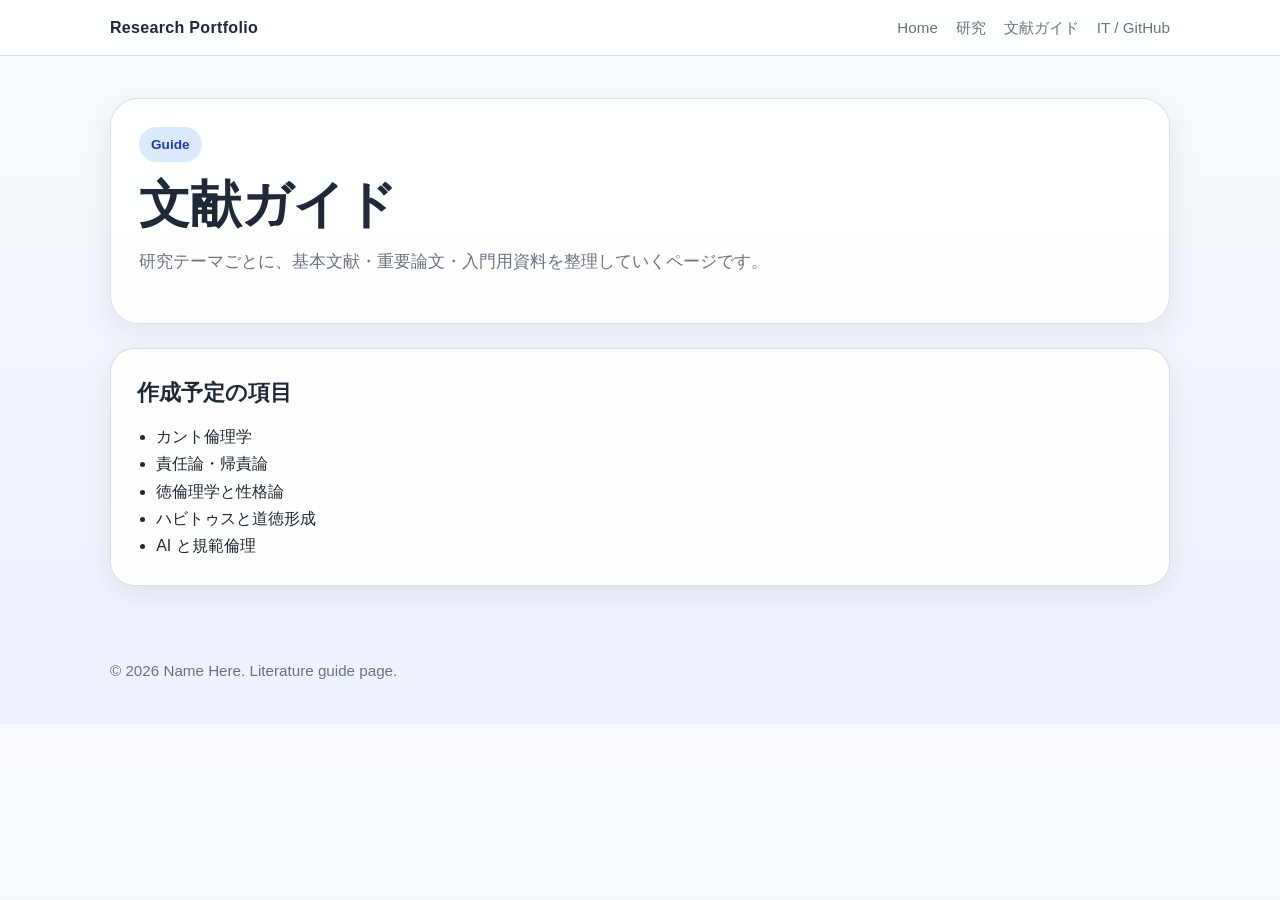
==== guide.html @ a3a22a06 "Create literature guide page in guide.html Added a literature guide page with navigation and section" ====
<!DOCTYPE html>
<html lang="ja">
<head>
  <meta charset="UTF-8" />
  <meta name="viewport" content="width=device-width, initial-scale=1.0" />
  <title>文献ガイド | Research Portfolio</title>
  <meta name="description" content="研究分野ごとの文献ガイドをまとめたページです。" />
  <link rel="stylesheet" href="styles.css" />
</head>
<body>
  <header>
    <div class="nav">
      <a class="brand" href="index.html">Research Portfolio</a>
      <nav class="nav-links">
        <a href="index.html">Home</a>
        <a href="research.html">研究</a>
        <a href="guide.html">文献ガイド</a>
        <a href="it.html">IT / GitHub</a>
      </nav>
    </div>
  </header>

  <main>
    <section class="page-hero page-hero-main compact-hero">
      <span class="eyebrow">Guide</span>
      <h1>文献ガイド</h1>
      <p class="lead">
        研究テーマごとに、基本文献・重要論文・入門用資料を整理していくページです。
      </p>
    </section>

    <section class="grid">
      <article class="card">
        <h2 class="section-title">作成予定の項目</h2>
        <ul class="list">
          <li>カント倫理学</li>
          <li>責任論・帰責論</li>
          <li>徳倫理学と性格論</li>
          <li>ハビトゥスと道徳形成</li>
          <li>AI と規範倫理</li>
        </ul>
      </article>
    </section>
  </main>

  <footer>
    © 2026 Name Here. Literature guide page.
  </footer>
</body>
</html>
---- styles.css ----
:root {
  --bg: #f7f8fb;
  --surface: #ffffff;
  --text: #1f2937;
  --muted: #6b7280;
  --line: #d1d5db;
  --accent: #1d4ed8;
  --accent-soft: #dbeafe;
  --shadow: 0 10px 30px rgba(15, 23, 42, 0.08);
}

* { box-sizing: border-box; }
html { scroll-behavior: smooth; }
body {
  margin: 0;
  font-family: -apple-system, BlinkMacSystemFont, "Segoe UI", Roboto, "Hiragino Sans", "Noto Sans JP", sans-serif;
  color: var(--text);
  background: linear-gradient(180deg, #f8fafc 0%, #eef2ff 100%);
  line-height: 1.7;
}

a { color: var(--accent); text-decoration: none; }
a:hover { text-decoration: underline; }

header {
  position: sticky;
  top: 0;
  backdrop-filter: blur(10px);
  background: rgba(255,255,255,0.85);
  border-bottom: 1px solid rgba(209, 213, 219, 0.8);
  z-index: 10;
}

.nav {
  max-width: 1100px;
  margin: 0 auto;
  padding: 14px 20px;
  display: flex;
  justify-content: space-between;
  align-items: center;
  gap: 16px;
}

.brand {
  font-weight: 700;
  letter-spacing: 0.02em;
  color: var(--text);
}

.nav-links {
  display: flex;
  gap: 18px;
  flex-wrap: wrap;
}

.nav-links a {
  color: var(--muted);
  font-size: 0.95rem;
}

main {
  max-width: 1100px;
  margin: 0 auto;
  padding: 42px 20px 72px;
}

.hero {
  display: grid;
  grid-template-columns: 240px minmax(0, 1fr);
  gap: 36px;
  align-items: center;
  margin-bottom: 40px;
}

.hero-home {
  min-height: 58vh;
  padding: 18px 0 12px;
}

.photo-card {
  width: 100%;
  aspect-ratio: 1 / 1;
  border-radius: 28px;
  background: linear-gradient(135deg, #bfdbfe 0%, #c4b5fd 55%, #fbcfe8 100%);
  box-shadow: var(--shadow);
  border: 1px solid rgba(255,255,255,0.6);
  overflow: hidden;
}

.photo-placeholder {
  width: 76%;
  height: 76%;
  border-radius: 24px;
  border: 2px dashed rgba(255,255,255,0.9);
  display: grid;
  place-items: center;
  color: white;
  text-align: center;
  padding: 18px;
  font-weight: 600;
}

.eyebrow {
  display: inline-block;
  padding: 6px 12px;
  background: var(--accent-soft);
  border-radius: 999px;
  color: #1e40af;
  font-size: 0.85rem;
  font-weight: 700;
  margin-bottom: 14px;
}

.eyebrow.subdued {
  background: #eef2ff;
  color: #475569;
}

h1 {
  font-size: clamp(2rem, 4vw, 3.3rem);
  line-height: 1.15;
  margin: 0 0 12px;
}

.lead {
  font-size: 1.08rem;
  color: var(--muted);
  margin: 0 0 18px;
  max-width: 720px;
}

.meta {
  display: flex;
  flex-wrap: wrap;
  gap: 12px;
  margin: 18px 0 0;
}

.meta-item {
  background: rgba(255,255,255,0.8);
  border: 1px solid var(--line);
  border-radius: 14px;
  padding: 10px 14px;
  box-shadow: var(--shadow);
  font-size: 0.95rem;
}

.grid {
  display: grid;
  grid-template-columns: repeat(12, 1fr);
  gap: 20px;
}

.card {
  grid-column: span 12;
  background: rgba(255,255,255,0.9);
  border: 1px solid rgba(209,213,219,0.8);
  border-radius: 24px;
  padding: 26px;
  box-shadow: var(--shadow);
}

.card h2, .card h3 {
  margin-top: 0;
}

.two-col { grid-column: span 6; }
.three-col { grid-column: span 4; }

.section-title {
  font-size: 1.35rem;
  margin-bottom: 12px;
}

.section-kicker {
  display: inline-block;
  margin-bottom: 10px;
  font-size: 0.8rem;
  font-weight: 700;
  color: #64748b;
  text-transform: uppercase;
  letter-spacing: 0.08em;
}

.list {
  margin: 0;
  padding-left: 1.2rem;
}

.timeline {
  display: grid;
  gap: 16px;
}

.timeline-item {
  padding-left: 16px;
  border-left: 3px solid #bfdbfe;
}

.compact-timeline {
  gap: 12px;
}

.cta-row {
  display: flex;
  gap: 12px;
  flex-wrap: wrap;
  margin-top: 18px;
}

.cta-row.compact {
  margin-top: 14px;
}

.button {
  display: inline-block;
  padding: 11px 16px;
  border-radius: 12px;
  background: var(--accent);
  color: white;
  font-weight: 600;
}

.button.secondary {
  background: white;
  color: var(--accent);
  border: 1px solid var(--line);
}

.button:hover { text-decoration: none; opacity: 0.95; }

footer {
  max-width: 1100px;
  margin: 0 auto;
  padding: 0 20px 40px;
  color: var(--muted);
  font-size: 0.95rem;
}

.tag-row {
  display: flex;
  flex-wrap: wrap;
  gap: 10px;
}

.tag {
  display: inline-block;
  background: #eff6ff;
  color: #1e40af;
  border-radius: 999px;
  padding: 6px 10px;
  font-size: 0.85rem;
}

.muted-tag {
  background: #f1f5f9;
  color: #475569;
}

.note {
  font-size: 0.92rem;
  color: var(--muted);
}

.project {
  padding: 18px 0;
  border-top: 1px solid #e5e7eb;
}
.project:first-child { border-top: none; padding-top: 0; }

.page-hero {
  margin-bottom: 24px;
  padding: 28px;
  border-radius: 28px;
  border: 1px solid rgba(209,213,219,0.7);
  box-shadow: var(--shadow);
}

.page-hero-main {
  background: rgba(255,255,255,0.88);
}

.page-hero-sub {
  background: rgba(248,250,252,0.92);
  border-style: dashed;
}

.feature-card {
  position: relative;
  overflow: hidden;
}

.feature-main {
  background: linear-gradient(180deg, rgba(255,255,255,0.96) 0%, rgba(239,246,255,0.92) 100%);
}

.feature-sub {
  background: linear-gradient(180deg, rgba(255,255,255,0.94) 0%, rgba(248,250,252,0.96) 100%);
}

.sub-grid .sub-card {
  background: rgba(255,255,255,0.82);
}

.subtle-card {
  border-style: dashed;
}

@media (max-width: 840px) {
  .hero { grid-template-columns: 1fr; }
  .photo-card { max-width: 280px; }
  .two-col, .three-col { grid-column: span 12; }
  .nav { align-items: flex-start; flex-direction: column; }
  .page-hero { padding: 22px; }
  .hero-home { min-height: auto; }
}

.profile-img {
  width: 100%;
  height: 100%;
  object-fit: cover;
  display: block;
}

.intro-wide {
  margin-bottom: 28px;
}

.intro-wide p {
  max-width: 920px;
  margin-bottom: 12px;
}

.page-guide-heading {
  margin: 10px 0 18px;
  padding: 0 4px;
}

.page-guide-heading .section-title {
  margin-bottom: 8px;
}
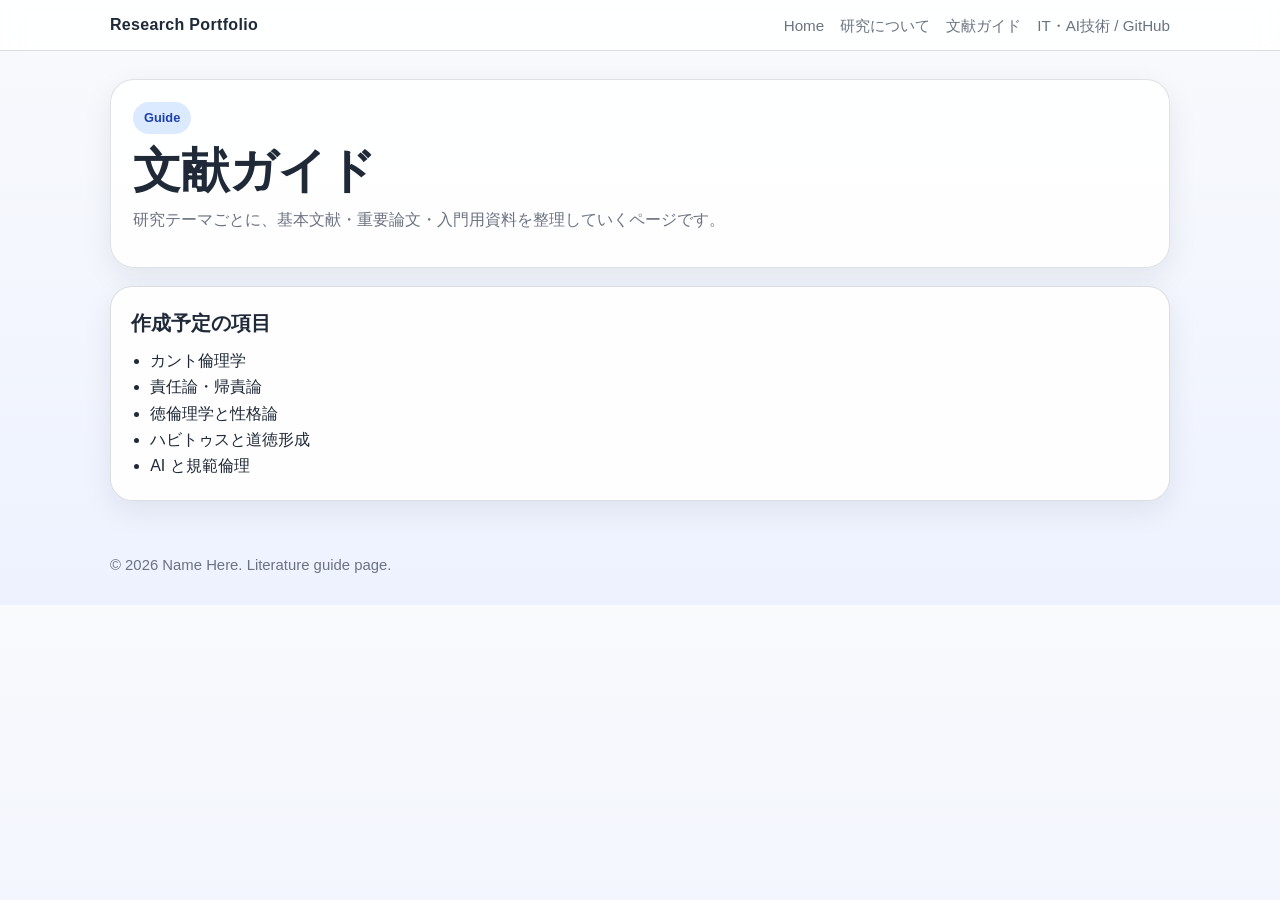
==== commit 7eb521a4: "Update guide.html" ====
--- a/guide.html
+++ b/guide.html
@@ -13,9 +13,9 @@
       <a class="brand" href="index.html">Research Portfolio</a>
       <nav class="nav-links">
         <a href="index.html">Home</a>
-        <a href="research.html">研究</a>
+        <a href="research.html">研究について</a>
         <a href="guide.html">文献ガイド</a>
-        <a href="it.html">IT / GitHub</a>
+        <a href="it.html">IT・AI技術 / GitHub</a>
       </nav>
     </div>
   </header>
--- a/styles.css
+++ b/styles.css
@@ -9,24 +9,36 @@
   --shadow: 0 10px 30px rgba(15, 23, 42, 0.08);
 }
 
-* { box-sizing: border-box; }
-html { scroll-behavior: smooth; }
+* {
+  box-sizing: border-box;
+}
+
+html {
+  scroll-behavior: smooth;
+}
+
 body {
   margin: 0;
   font-family: -apple-system, BlinkMacSystemFont, "Segoe UI", Roboto, "Hiragino Sans", "Noto Sans JP", sans-serif;
   color: var(--text);
   background: linear-gradient(180deg, #f8fafc 0%, #eef2ff 100%);
-  line-height: 1.7;
-}
-
-a { color: var(--accent); text-decoration: none; }
-a:hover { text-decoration: underline; }
+  line-height: 1.65;
+}
+
+a {
+  color: var(--accent);
+  text-decoration: none;
+}
+
+a:hover {
+  text-decoration: underline;
+}
 
 header {
   position: sticky;
   top: 0;
   backdrop-filter: blur(10px);
-  background: rgba(255,255,255,0.85);
+  background: rgba(255, 255, 255, 0.85);
   border-bottom: 1px solid rgba(209, 213, 219, 0.8);
   z-index: 10;
 }
@@ -34,7 +46,7 @@
 .nav {
   max-width: 1100px;
   margin: 0 auto;
-  padding: 14px 20px;
+  padding: 12px 20px;
   display: flex;
   justify-content: space-between;
   align-items: center;
@@ -49,7 +61,7 @@
 
 .nav-links {
   display: flex;
-  gap: 18px;
+  gap: 16px;
   flex-wrap: wrap;
 }
 
@@ -61,20 +73,20 @@
 main {
   max-width: 1100px;
   margin: 0 auto;
-  padding: 42px 20px 72px;
+  padding: 28px 20px 52px;
 }
 
 .hero {
   display: grid;
-  grid-template-columns: 240px minmax(0, 1fr);
-  gap: 36px;
+  grid-template-columns: 220px minmax(0, 1fr);
+  gap: 28px;
   align-items: center;
-  margin-bottom: 40px;
+  margin-bottom: 24px;
 }
 
 .hero-home {
-  min-height: 58vh;
-  padding: 18px 0 12px;
+  min-height: auto;
+  padding: 8px 0 4px;
 }
 
 .photo-card {
@@ -83,15 +95,22 @@
   border-radius: 28px;
   background: linear-gradient(135deg, #bfdbfe 0%, #c4b5fd 55%, #fbcfe8 100%);
   box-shadow: var(--shadow);
-  border: 1px solid rgba(255,255,255,0.6);
+  border: 1px solid rgba(255, 255, 255, 0.6);
   overflow: hidden;
+}
+
+.profile-img {
+  width: 100%;
+  height: 100%;
+  object-fit: cover;
+  display: block;
 }
 
 .photo-placeholder {
   width: 76%;
   height: 76%;
   border-radius: 24px;
-  border: 2px dashed rgba(255,255,255,0.9);
+  border: 2px dashed rgba(255, 255, 255, 0.9);
   display: grid;
   place-items: center;
   color: white;
@@ -102,13 +121,13 @@
 
 .eyebrow {
   display: inline-block;
-  padding: 6px 12px;
+  padding: 5px 11px;
   background: var(--accent-soft);
   border-radius: 999px;
   color: #1e40af;
-  font-size: 0.85rem;
+  font-size: 0.8rem;
   font-weight: 700;
-  margin-bottom: 14px;
+  margin-bottom: 10px;
 }
 
 .eyebrow.subdued {
@@ -117,65 +136,71 @@
 }
 
 h1 {
-  font-size: clamp(2rem, 4vw, 3.3rem);
-  line-height: 1.15;
-  margin: 0 0 12px;
+  font-size: clamp(2rem, 4vw, 3rem);
+  line-height: 1.12;
+  margin: 0 0 10px;
 }
 
 .lead {
-  font-size: 1.08rem;
+  font-size: 1rem;
   color: var(--muted);
-  margin: 0 0 18px;
+  margin: 0 0 14px;
   max-width: 720px;
 }
 
 .meta {
   display: flex;
   flex-wrap: wrap;
-  gap: 12px;
-  margin: 18px 0 0;
+  gap: 10px;
+  margin: 14px 0 0;
 }
 
 .meta-item {
-  background: rgba(255,255,255,0.8);
+  background: rgba(255, 255, 255, 0.8);
   border: 1px solid var(--line);
   border-radius: 14px;
-  padding: 10px 14px;
+  padding: 8px 12px;
   box-shadow: var(--shadow);
-  font-size: 0.95rem;
+  font-size: 0.93rem;
 }
 
 .grid {
   display: grid;
   grid-template-columns: repeat(12, 1fr);
-  gap: 20px;
+  gap: 16px;
 }
 
 .card {
   grid-column: span 12;
-  background: rgba(255,255,255,0.9);
-  border: 1px solid rgba(209,213,219,0.8);
-  border-radius: 24px;
-  padding: 26px;
+  background: rgba(255, 255, 255, 0.9);
+  border: 1px solid rgba(209, 213, 219, 0.8);
+  border-radius: 22px;
+  padding: 20px;
   box-shadow: var(--shadow);
 }
 
-.card h2, .card h3 {
+.card h2,
+.card h3 {
   margin-top: 0;
 }
 
-.two-col { grid-column: span 6; }
-.three-col { grid-column: span 4; }
+.two-col {
+  grid-column: span 6;
+}
+
+.three-col {
+  grid-column: span 4;
+}
 
 .section-title {
-  font-size: 1.35rem;
-  margin-bottom: 12px;
+  font-size: 1.25rem;
+  margin-bottom: 8px;
 }
 
 .section-kicker {
   display: inline-block;
-  margin-bottom: 10px;
-  font-size: 0.8rem;
+  margin-bottom: 8px;
+  font-size: 0.76rem;
   font-weight: 700;
   color: #64748b;
   text-transform: uppercase;
@@ -189,36 +214,37 @@
 
 .timeline {
   display: grid;
-  gap: 16px;
+  gap: 12px;
 }
 
 .timeline-item {
-  padding-left: 16px;
+  padding-left: 14px;
   border-left: 3px solid #bfdbfe;
 }
 
 .compact-timeline {
-  gap: 12px;
+  gap: 10px;
 }
 
 .cta-row {
   display: flex;
-  gap: 12px;
+  gap: 10px;
   flex-wrap: wrap;
-  margin-top: 18px;
+  margin-top: 14px;
 }
 
 .cta-row.compact {
-  margin-top: 14px;
+  margin-top: 12px;
 }
 
 .button {
   display: inline-block;
-  padding: 11px 16px;
+  padding: 10px 14px;
   border-radius: 12px;
   background: var(--accent);
   color: white;
   font-weight: 600;
+  border: 1px solid transparent;
 }
 
 .button.secondary {
@@ -227,20 +253,23 @@
   border: 1px solid var(--line);
 }
 
-.button:hover { text-decoration: none; opacity: 0.95; }
+.button:hover {
+  text-decoration: none;
+  opacity: 0.95;
+}
 
 footer {
   max-width: 1100px;
   margin: 0 auto;
-  padding: 0 20px 40px;
+  padding: 0 20px 28px;
   color: var(--muted);
-  font-size: 0.95rem;
+  font-size: 0.93rem;
 }
 
 .tag-row {
   display: flex;
   flex-wrap: wrap;
-  gap: 10px;
+  gap: 8px;
 }
 
 .tag {
@@ -248,8 +277,8 @@
   background: #eff6ff;
   color: #1e40af;
   border-radius: 999px;
-  padding: 6px 10px;
-  font-size: 0.85rem;
+  padding: 5px 9px;
+  font-size: 0.83rem;
 }
 
 .muted-tag {
@@ -258,30 +287,35 @@
 }
 
 .note {
-  font-size: 0.92rem;
+  font-size: 0.9rem;
   color: var(--muted);
+  margin: 0;
 }
 
 .project {
-  padding: 18px 0;
+  padding: 14px 0;
   border-top: 1px solid #e5e7eb;
 }
-.project:first-child { border-top: none; padding-top: 0; }
+
+.project:first-child {
+  border-top: none;
+  padding-top: 0;
+}
 
 .page-hero {
-  margin-bottom: 24px;
-  padding: 28px;
-  border-radius: 28px;
-  border: 1px solid rgba(209,213,219,0.7);
+  margin-bottom: 18px;
+  padding: 22px;
+  border-radius: 24px;
+  border: 1px solid rgba(209, 213, 219, 0.7);
   box-shadow: var(--shadow);
 }
 
 .page-hero-main {
-  background: rgba(255,255,255,0.88);
+  background: rgba(255, 255, 255, 0.88);
 }
 
 .page-hero-sub {
-  background: rgba(248,250,252,0.92);
+  background: rgba(248, 250, 252, 0.92);
   border-style: dashed;
 }
 
@@ -291,51 +325,125 @@
 }
 
 .feature-main {
-  background: linear-gradient(180deg, rgba(255,255,255,0.96) 0%, rgba(239,246,255,0.92) 100%);
+  background: linear-gradient(
+    180deg,
+    rgba(255, 255, 255, 0.96) 0%,
+    rgba(239, 246, 255, 0.92) 100%
+  );
 }
 
 .feature-sub {
-  background: linear-gradient(180deg, rgba(255,255,255,0.94) 0%, rgba(248,250,252,0.96) 100%);
+  background: linear-gradient(
+    180deg,
+    rgba(255, 255, 255, 0.94) 0%,
+    rgba(248, 250, 252, 0.96) 100%
+  );
 }
 
 .sub-grid .sub-card {
-  background: rgba(255,255,255,0.82);
+  background: rgba(255, 255, 255, 0.82);
 }
 
 .subtle-card {
   border-style: dashed;
 }
 
-@media (max-width: 840px) {
-  .hero { grid-template-columns: 1fr; }
-  .photo-card { max-width: 280px; }
-  .two-col, .three-col { grid-column: span 12; }
-  .nav { align-items: flex-start; flex-direction: column; }
-  .page-hero { padding: 22px; }
-  .hero-home { min-height: auto; }
-}
-
-.profile-img {
-  width: 100%;
-  height: 100%;
-  object-fit: cover;
-  display: block;
-}
-
 .intro-wide {
-  margin-bottom: 28px;
+  margin-bottom: 18px;
 }
 
 .intro-wide p {
   max-width: 920px;
-  margin-bottom: 12px;
+  margin: 0 0 10px;
+}
+
+.intro-wide p:last-child {
+  margin-bottom: 0;
 }
 
 .page-guide-heading {
-  margin: 10px 0 18px;
-  padding: 0 4px;
+  margin: 2px 0 12px;
+  padding: 0 2px;
 }
 
 .page-guide-heading .section-title {
+  margin-bottom: 6px;
+}
+
+.home-guide-grid {
+  margin-bottom: 18px;
+}
+
+.home-guide-grid .card h3 {
   margin-bottom: 8px;
 }
+
+.home-guide-grid .card p {
+  margin-bottom: 0;
+}
+
+.spacious-section {
+  margin-bottom: 18px;
+}
+
+@media (max-width: 840px) {
+  .hero {
+    grid-template-columns: 1fr;
+    gap: 20px;
+  }
+
+  .photo-card {
+    max-width: 240px;
+  }
+
+  .two-col,
+  .three-col {
+    grid-column: span 12;
+  }
+
+  .nav {
+    align-items: flex-start;
+    flex-direction: column;
+  }
+
+  .page-hero {
+    padding: 18px;
+  }
+
+  .hero-home {
+    min-height: auto;
+  }
+
+  .intro-wide p {
+    max-width: 100%;
+  }
+
+  main {
+    padding: 24px 16px 42px;
+  }
+}
+
+.compact-hero {
+  padding-bottom: 1.2rem;
+}
+
+.research-layout {
+  display: grid;
+  grid-template-columns: 1fr 1fr;
+  gap: 1.2rem;
+  margin-top: 1rem;
+}
+
+.full-width {
+  grid-column: 1 / -1;
+}
+
+@media (max-width: 768px) {
+  .research-layout {
+    grid-template-columns: 1fr;
+  }
+
+  .full-width {
+    grid-column: auto;
+  }
+}
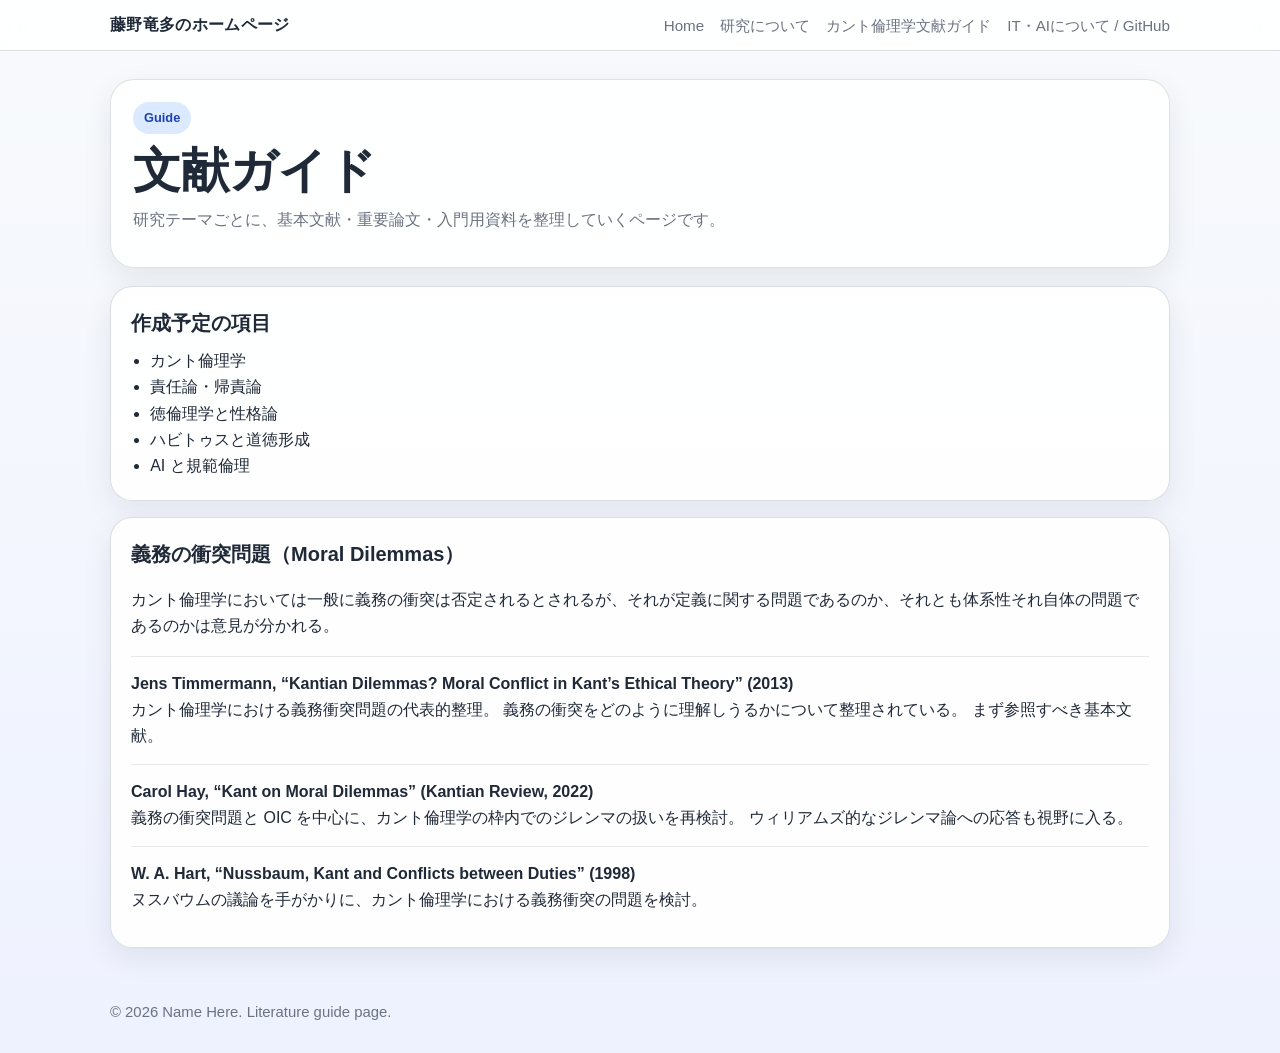
==== commit ba8c744f: "Update moral dilemmas section in guide.html Refined the explanation of moral dilemmas in Kantian eth" ====
--- a/guide.html
+++ b/guide.html
@@ -10,12 +10,12 @@
 <body>
   <header>
     <div class="nav">
-      <a class="brand" href="index.html">Research Portfolio</a>
+      <a class="brand" href="index.html">藤野竜多のホームページ</a>
       <nav class="nav-links">
         <a href="index.html">Home</a>
         <a href="research.html">研究について</a>
-        <a href="guide.html">文献ガイド</a>
-        <a href="it.html">IT・AI技術 / GitHub</a>
+        <a href="guide.html">カント倫理学文献ガイド</a>
+        <a href="it.html">IT・AIについて / GitHub</a>
       </nav>
     </div>
   </header>
@@ -30,6 +30,7 @@
     </section>
 
     <section class="grid">
+
       <article class="card">
         <h2 class="section-title">作成予定の項目</h2>
         <ul class="list">
@@ -40,6 +41,34 @@
           <li>AI と規範倫理</li>
         </ul>
       </article>
+
+      <article class="card">
+        <h2 class="section-title">義務の衝突問題（Moral Dilemmas）</h2>
+
+        <p>
+          カント倫理学においては一般に義務の衝突は否定されるとされるが、それが定義に関する問題であるのか、それとも体系性それ自体の問題であるのかは意見が分かれる。
+        </p>
+
+        <div class="project">
+          <strong>Jens Timmermann, “Kantian Dilemmas? Moral Conflict in Kant’s Ethical Theory” (2013)</strong><br />
+          カント倫理学における義務衝突問題の代表的整理。
+          義務の衝突をどのように理解しうるかについて整理されている。
+          まず参照すべき基本文献。
+        </div>
+
+        <div class="project">
+          <strong>Carol Hay, “Kant on Moral Dilemmas” (Kantian Review, 2022)</strong><br />
+          義務の衝突問題と OIC を中心に、カント倫理学の枠内でのジレンマの扱いを再検討。
+          ウィリアムズ的なジレンマ論への応答も視野に入る。
+        </div>
+
+        <div class="project">
+          <strong>W. A. Hart, “Nussbaum, Kant and Conflicts between Duties” (1998)</strong><br />
+          ヌスバウムの議論を手がかりに、カント倫理学における義務衝突の問題を検討。
+        </div>
+
+      </article>
+
     </section>
   </main>
 
--- a/styles.css
+++ b/styles.css
@@ -101,9 +101,7 @@
 
 .profile-img {
   width: 100%;
-  height: 100%;
-  object-fit: cover;
-  display: block;
+  height: auto;
 }
 
 .photo-placeholder {
@@ -447,3 +445,13 @@
     grid-column: auto;
   }
 }
+
+.publication-list {
+  margin-top: 0.5rem;
+  padding-left: 1rem;
+}
+
+.publication-list li {
+  margin-bottom: 0.6rem;
+  line-height: 1.5;
+}
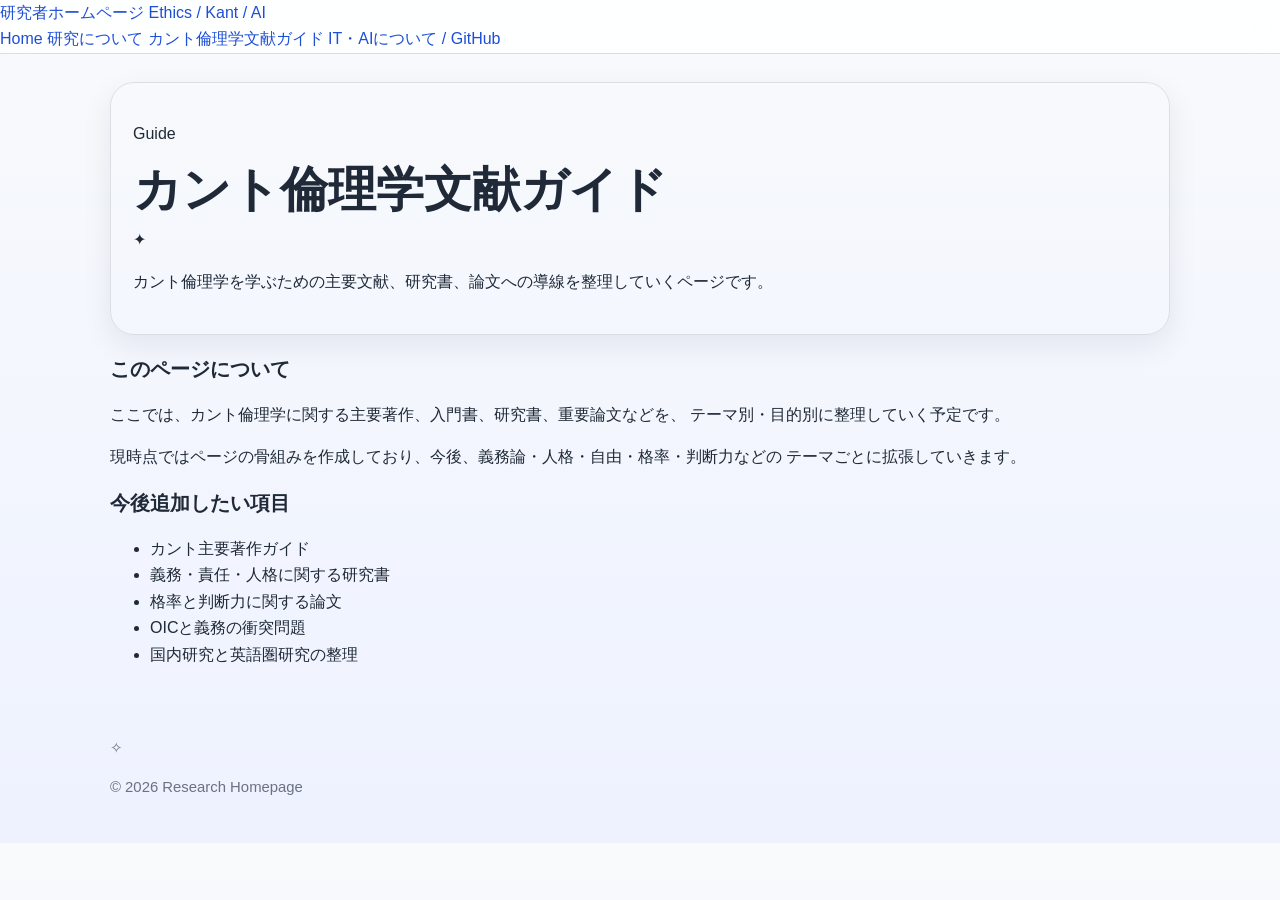
==== commit 6a3c01ed: "Revise guide.html for Kantian ethics literature Updated the title and description for the literature" ====
--- a/guide.html
+++ b/guide.html
@@ -3,77 +3,68 @@
 <head>
   <meta charset="UTF-8" />
   <meta name="viewport" content="width=device-width, initial-scale=1.0" />
-  <title>文献ガイド | Research Portfolio</title>
-  <meta name="description" content="研究分野ごとの文献ガイドをまとめたページです。" />
+  <title>カント倫理学文献ガイド | 研究者ホームページ</title>
+  <meta name="description" content="カント倫理学の文献案内・読書ガイドをまとめたページです。" />
   <link rel="stylesheet" href="styles.css" />
 </head>
 <body>
-  <header>
-    <div class="nav">
-      <a class="brand" href="index.html">藤野竜多のホームページ</a>
-      <nav class="nav-links">
+  <header class="site-header">
+    <div class="header-inner">
+      <a class="site-brand" href="index.html">
+        <span class="site-brand-main">研究者ホームページ</span>
+        <span class="site-brand-sub">Ethics / Kant / AI</span>
+      </a>
+
+      <nav class="site-nav">
         <a href="index.html">Home</a>
         <a href="research.html">研究について</a>
-        <a href="guide.html">カント倫理学文献ガイド</a>
+        <a href="guide.html" class="active">カント倫理学文献ガイド</a>
         <a href="it.html">IT・AIについて / GitHub</a>
       </nav>
     </div>
   </header>
 
-  <main>
-    <section class="page-hero page-hero-main compact-hero">
-      <span class="eyebrow">Guide</span>
-      <h1>文献ガイド</h1>
-      <p class="lead">
-        研究テーマごとに、基本文献・重要論文・入門用資料を整理していくページです。
+  <main class="page-shell page-narrow">
+    <section class="page-hero">
+      <p class="hero-kicker">Guide</p>
+      <h1 class="page-title">カント倫理学文献ガイド</h1>
+      <div class="crest-divider narrow">
+        <span></span>
+        <span class="crest-mark">✦</span>
+        <span></span>
+      </div>
+      <p class="page-intro">
+        カント倫理学を学ぶための主要文献、研究書、論文への導線を整理していくページです。
       </p>
     </section>
 
-    <section class="grid">
+    <section class="content-card">
+      <h2 class="section-title">このページについて</h2>
+      <p>
+        ここでは、カント倫理学に関する主要著作、入門書、研究書、重要論文などを、
+        テーマ別・目的別に整理していく予定です。
+      </p>
+      <p>
+        現時点ではページの骨組みを作成しており、今後、義務論・人格・自由・格率・判断力などの
+        テーマごとに拡張していきます。
+      </p>
+    </section>
 
-      <article class="card">
-        <h2 class="section-title">作成予定の項目</h2>
-        <ul class="list">
-          <li>カント倫理学</li>
-          <li>責任論・帰責論</li>
-          <li>徳倫理学と性格論</li>
-          <li>ハビトゥスと道徳形成</li>
-          <li>AI と規範倫理</li>
-        </ul>
-      </article>
-
-      <article class="card">
-        <h2 class="section-title">義務の衝突問題（Moral Dilemmas）</h2>
-
-        <p>
-          カント倫理学においては一般に義務の衝突は否定されるとされるが、それが定義に関する問題であるのか、それとも体系性それ自体の問題であるのかは意見が分かれる。
-        </p>
-
-        <div class="project">
-          <strong>Jens Timmermann, “Kantian Dilemmas? Moral Conflict in Kant’s Ethical Theory” (2013)</strong><br />
-          カント倫理学における義務衝突問題の代表的整理。
-          義務の衝突をどのように理解しうるかについて整理されている。
-          まず参照すべき基本文献。
-        </div>
-
-        <div class="project">
-          <strong>Carol Hay, “Kant on Moral Dilemmas” (Kantian Review, 2022)</strong><br />
-          義務の衝突問題と OIC を中心に、カント倫理学の枠内でのジレンマの扱いを再検討。
-          ウィリアムズ的なジレンマ論への応答も視野に入る。
-        </div>
-
-        <div class="project">
-          <strong>W. A. Hart, “Nussbaum, Kant and Conflicts between Duties” (1998)</strong><br />
-          ヌスバウムの議論を手がかりに、カント倫理学における義務衝突の問題を検討。
-        </div>
-
-      </article>
-
+    <section class="content-card">
+      <h2 class="section-title">今後追加したい項目</h2>
+      <ul class="plain-list">
+        <li>カント主要著作ガイド</li>
+        <li>義務・責任・人格に関する研究書</li>
+        <li>格率と判断力に関する論文</li>
+        <li>OICと義務の衝突問題</li>
+        <li>国内研究と英語圏研究の整理</li>
+      </ul>
     </section>
   </main>
 
-  <footer>
-    © 2026 Name Here. Literature guide page.
+  <footer class="site-footer">
+    <div class="footer-crest">✧</div>
+    <p>© 2026 Research Homepage</p>
   </footer>
 </body>
 </html>
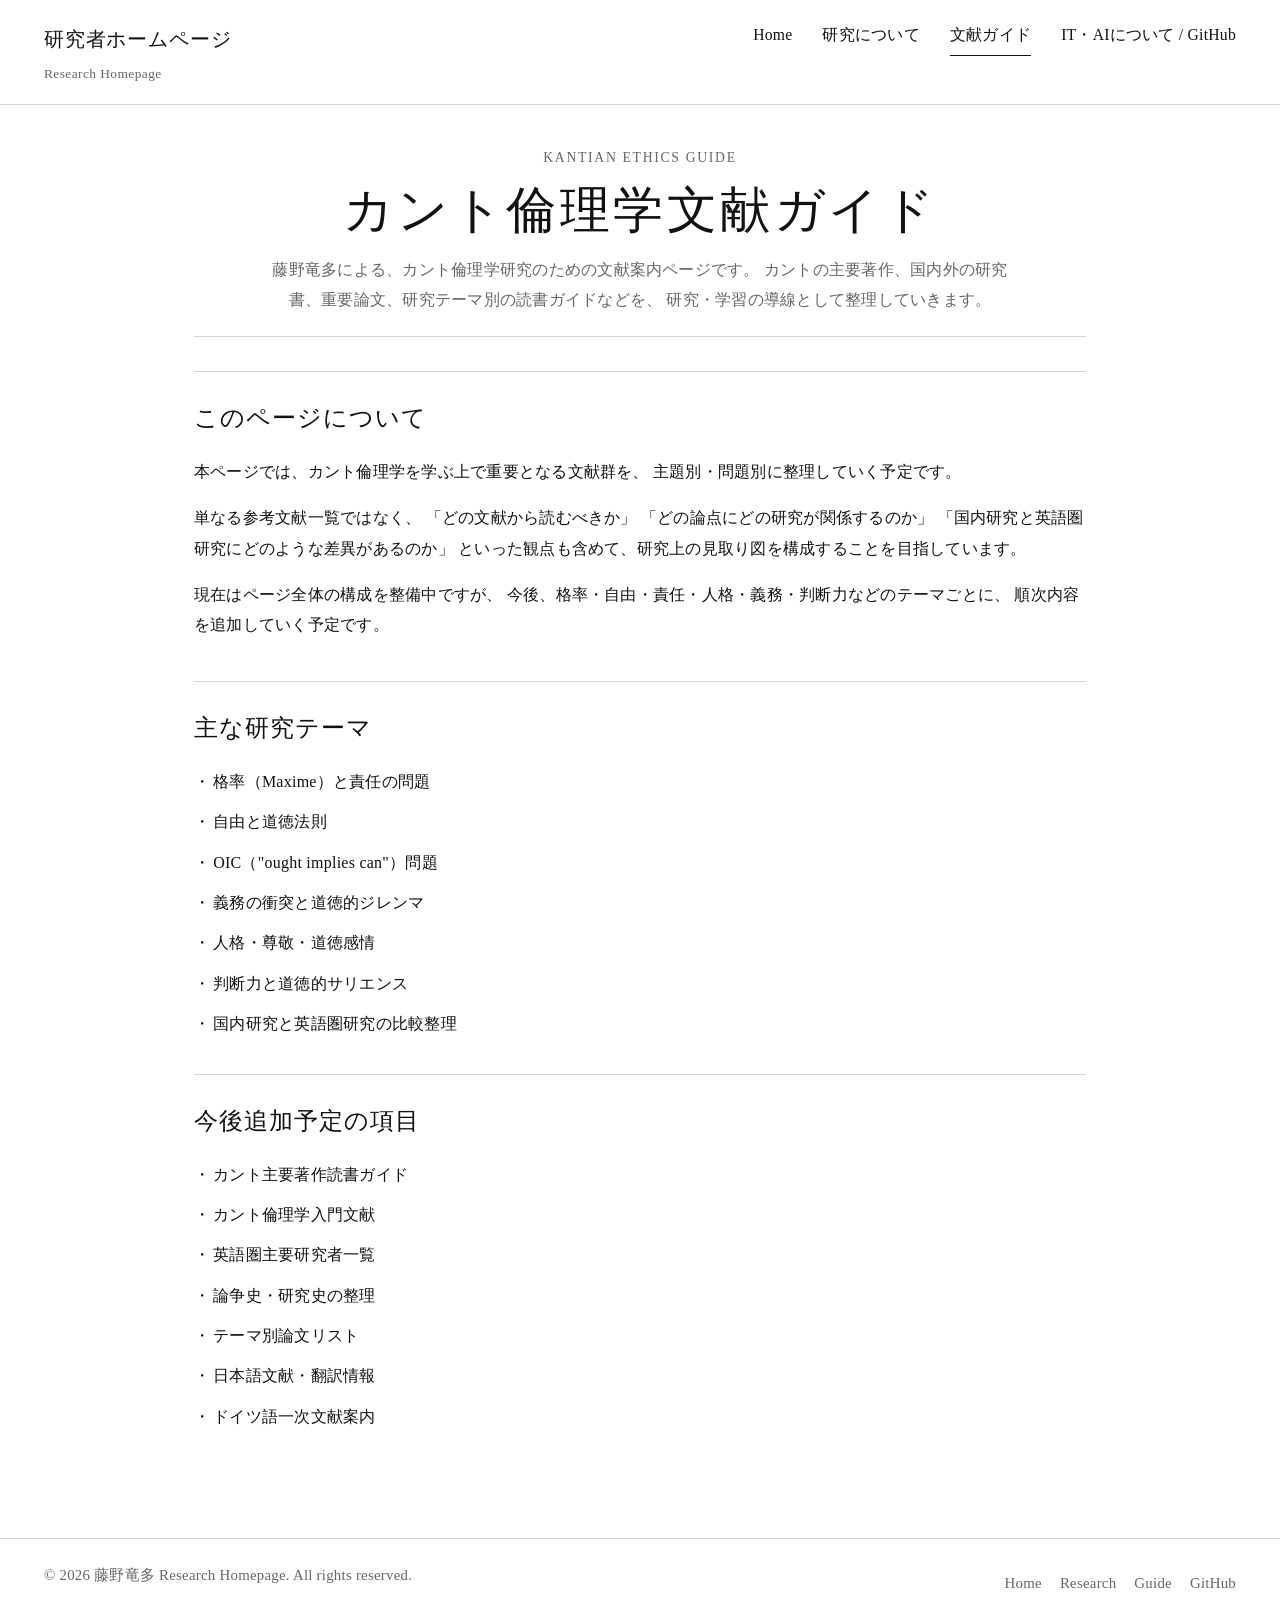
==== commit 54820bd7: "Enhance SEO and update text in guide.html Updated the description and keywords meta tags for better " ====
--- a/guide.html
+++ b/guide.html
@@ -3,68 +3,147 @@
 <head>
   <meta charset="UTF-8" />
   <meta name="viewport" content="width=device-width, initial-scale=1.0" />
+
   <title>カント倫理学文献ガイド | 研究者ホームページ</title>
-  <meta name="description" content="カント倫理学の文献案内・読書ガイドをまとめたページです。" />
+
+  <meta
+    name="description"
+    content="藤野竜多によるカント倫理学文献ガイド。カント倫理学に関する主要文献・研究書・論文・読書案内を整理する研究者ホームページです。"
+  />
+
+  <meta
+    name="keywords"
+    content="藤野竜多, カント, カント倫理学, 倫理学, 哲学, 文献ガイド, Kant, Kantian Ethics"
+  />
+
+  <meta name="author" content="藤野竜多" />
+
   <link rel="stylesheet" href="styles.css" />
+
+  <!-- Google Analytics -->
+  <script async src="https://www.googletagmanager.com/gtag/js?id=G-SEZFT90VPD"></script>
+  <script>
+    window.dataLayer = window.dataLayer || [];
+    function gtag(){dataLayer.push(arguments);}
+    gtag('js', new Date());
+
+    gtag('config', 'G-SEZFT90VPD');
+  </script>
 </head>
+
 <body>
+
   <header class="site-header">
-    <div class="header-inner">
-      <a class="site-brand" href="index.html">
-        <span class="site-brand-main">研究者ホームページ</span>
-        <span class="site-brand-sub">Ethics / Kant / AI</span>
+    <div class="nav">
+
+      <a class="brand" href="index.html">
+        <span class="brand-ja">研究者ホームページ</span>
+        <span class="brand-en">Research Homepage</span>
       </a>
 
-      <nav class="site-nav">
+      <nav class="nav-links">
         <a href="index.html">Home</a>
         <a href="research.html">研究について</a>
-        <a href="guide.html" class="active">カント倫理学文献ガイド</a>
+        <a href="guide.html" class="active">文献ガイド</a>
         <a href="it.html">IT・AIについて / GitHub</a>
       </nav>
+
     </div>
   </header>
 
-  <main class="page-shell page-narrow">
+  <main class="page-wrap page-narrow">
+
     <section class="page-hero">
-      <p class="hero-kicker">Guide</p>
-      <h1 class="page-title">カント倫理学文献ガイド</h1>
-      <div class="crest-divider narrow">
-        <span></span>
-        <span class="crest-mark">✦</span>
-        <span></span>
-      </div>
+
+      <p class="eyebrow">Kantian Ethics Guide</p>
+
+      <h1>カント倫理学文献ガイド</h1>
+
       <p class="page-intro">
-        カント倫理学を学ぶための主要文献、研究書、論文への導線を整理していくページです。
+        藤野竜多による、カント倫理学研究のための文献案内ページです。
+        カントの主要著作、国内外の研究書、重要論文、研究テーマ別の読書ガイドなどを、
+        研究・学習の導線として整理していきます。
       </p>
+
     </section>
 
-    <section class="content-card">
-      <h2 class="section-title">このページについて</h2>
+    <section class="content-section">
+
+      <h2>このページについて</h2>
+
       <p>
-        ここでは、カント倫理学に関する主要著作、入門書、研究書、重要論文などを、
-        テーマ別・目的別に整理していく予定です。
+        本ページでは、カント倫理学を学ぶ上で重要となる文献群を、
+        主題別・問題別に整理していく予定です。
       </p>
+
       <p>
-        現時点ではページの骨組みを作成しており、今後、義務論・人格・自由・格率・判断力などの
-        テーマごとに拡張していきます。
+        単なる参考文献一覧ではなく、
+        「どの文献から読むべきか」
+        「どの論点にどの研究が関係するのか」
+        「国内研究と英語圏研究にどのような差異があるのか」
+        といった観点も含めて、研究上の見取り図を構成することを目指しています。
       </p>
+
+      <p>
+        現在はページ全体の構成を整備中ですが、
+        今後、格率・自由・責任・人格・義務・判断力などのテーマごとに、
+        順次内容を追加していく予定です。
+      </p>
+
     </section>
 
-    <section class="content-card">
-      <h2 class="section-title">今後追加したい項目</h2>
-      <ul class="plain-list">
-        <li>カント主要著作ガイド</li>
-        <li>義務・責任・人格に関する研究書</li>
-        <li>格率と判断力に関する論文</li>
-        <li>OICと義務の衝突問題</li>
-        <li>国内研究と英語圏研究の整理</li>
+    <section class="content-section">
+
+      <h2>主な研究テーマ</h2>
+
+      <ul class="bullet-list">
+        <li>格率（Maxime）と責任の問題</li>
+        <li>自由と道徳法則</li>
+        <li>OIC（"ought implies can"）問題</li>
+        <li>義務の衝突と道徳的ジレンマ</li>
+        <li>人格・尊敬・道徳感情</li>
+        <li>判断力と道徳的サリエンス</li>
+        <li>国内研究と英語圏研究の比較整理</li>
       </ul>
+
     </section>
+
+    <section class="content-section">
+
+      <h2>今後追加予定の項目</h2>
+
+      <ul class="bullet-list">
+        <li>カント主要著作読書ガイド</li>
+        <li>カント倫理学入門文献</li>
+        <li>英語圏主要研究者一覧</li>
+        <li>論争史・研究史の整理</li>
+        <li>テーマ別論文リスト</li>
+        <li>日本語文献・翻訳情報</li>
+        <li>ドイツ語一次文献案内</li>
+      </ul>
+
+    </section>
+
   </main>
 
   <footer class="site-footer">
-    <div class="footer-crest">✧</div>
-    <p>© 2026 Research Homepage</p>
+
+    <div class="footer-inner">
+
+      <p>
+        © 2026 藤野竜多 Research Homepage. All rights reserved.
+      </p>
+
+      <div class="footer-links">
+        <a href="index.html">Home</a>
+        <a href="research.html">Research</a>
+        <a href="guide.html">Guide</a>
+        <a href="it.html">GitHub</a>
+      </div>
+
+    </div>
+
   </footer>
+
 </body>
 </html>
--- a/styles.css
+++ b/styles.css
@@ -1,12 +1,14 @@
+@charset "UTF-8";
+
 :root {
-  --bg: #f7f8fb;
+  --bg: #ffffff;
   --surface: #ffffff;
-  --text: #1f2937;
-  --muted: #6b7280;
-  --line: #d1d5db;
-  --accent: #1d4ed8;
-  --accent-soft: #dbeafe;
-  --shadow: 0 10px 30px rgba(15, 23, 42, 0.08);
+  --line: #d6d6d6;
+  --line-strong: #a8a8a8;
+  --text: #111111;
+  --muted: #666666;
+  --max-width: 1240px;
+  --narrow-width: 940px;
 }
 
 * {
@@ -19,439 +21,405 @@
 
 body {
   margin: 0;
-  font-family: -apple-system, BlinkMacSystemFont, "Segoe UI", Roboto, "Hiragino Sans", "Noto Sans JP", sans-serif;
-  color: var(--text);
-  background: linear-gradient(180deg, #f8fafc 0%, #eef2ff 100%);
-  line-height: 1.65;
+  background: var(--bg);
+  color: var(--text);
+  font-family:
+    "Hiragino Mincho ProN",
+    "Yu Mincho",
+    "YuMincho",
+    "Noto Serif JP",
+    "Times New Roman",
+    serif;
+  line-height: 1.9;
+  letter-spacing: 0.015em;
+}
+
+img {
+  display: block;
+  max-width: 100%;
 }
 
 a {
-  color: var(--accent);
+  color: inherit;
   text-decoration: none;
 }
 
-a:hover {
-  text-decoration: underline;
-}
-
-header {
-  position: sticky;
-  top: 0;
-  backdrop-filter: blur(10px);
-  background: rgba(255, 255, 255, 0.85);
-  border-bottom: 1px solid rgba(209, 213, 219, 0.8);
-  z-index: 10;
+p {
+  margin: 0 0 1rem;
+}
+
+/* Header */
+.site-header {
+  background: #ffffff;
+  border-bottom: 1px solid var(--line);
 }
 
 .nav {
-  max-width: 1100px;
+  max-width: var(--max-width);
   margin: 0 auto;
-  padding: 12px 20px;
+  padding: 20px 24px 18px;
+  display: flex;
+  justify-content: space-between;
+  align-items: flex-start;
+  gap: 24px;
+}
+
+.brand {
+  display: flex;
+  flex-direction: column;
+  gap: 2px;
+  min-width: 210px;
+}
+
+.brand-ja {
+  font-size: 1.28rem;
+  font-weight: 500;
+  letter-spacing: 0.04em;
+}
+
+.brand-en {
+  font-size: 0.84rem;
+  color: var(--muted);
+  letter-spacing: 0.03em;
+}
+
+.nav-links {
+  display: flex;
+  flex-wrap: wrap;
+  gap: 30px;
+  justify-content: flex-end;
+}
+
+.nav-links a {
+  position: relative;
+  padding-bottom: 6px;
+  font-size: 0.98rem;
+}
+
+.nav-links a::after {
+  content: "";
+  position: absolute;
+  left: 0;
+  bottom: 0;
+  width: 100%;
+  height: 1px;
+  background: var(--text);
+  transform: scaleX(0);
+  transform-origin: center;
+  transition: transform 0.18s ease;
+}
+
+.nav-links a:hover::after,
+.nav-links a.active::after {
+  transform: scaleX(1);
+}
+
+/* Layout */
+.page-wrap {
+  max-width: var(--max-width);
+  margin: 0 auto;
+  padding: 40px 24px 72px;
+}
+
+.page-narrow {
+  max-width: var(--narrow-width);
+}
+
+.page-hero {
+  text-align: center;
+  margin-bottom: 34px;
+  padding-bottom: 20px;
+  border-bottom: 1px solid var(--line);
+}
+
+.page-hero h1 {
+  margin: 0 0 14px;
+  font-size: clamp(2rem, 4vw, 3.15rem);
+  line-height: 1.22;
+  letter-spacing: 0.07em;
+  font-weight: 500;
+}
+
+.page-intro {
+  max-width: 760px;
+  margin: 0 auto;
+  color: var(--muted);
+}
+
+.eyebrow {
+  margin: 0 0 8px;
+  color: var(--muted);
+  font-size: 0.86rem;
+  letter-spacing: 0.12em;
+  text-transform: uppercase;
+}
+
+/* Hero */
+.hero {
+  border-bottom: 1px solid var(--line);
+  padding-bottom: 34px;
+  margin-bottom: 30px;
+}
+
+.hero-home {
+  display: grid;
+  grid-template-columns: 300px 1fr;
+  gap: 54px;
+  align-items: start;
+}
+
+.hero-photo {
+  text-align: center;
+}
+
+.photo-card {
+  width: 100%;
+  max-width: 280px;
+  margin: 0 auto;
+  padding: 0;
+  background: #ffffff;
+  border: 1px solid var(--line);
+}
+
+.profile-img {
+  width: 100%;
+  aspect-ratio: 4 / 5;
+  object-fit: cover;
+  background: #f3f3f3;
+}
+
+.photo-caption {
+  margin-top: 10px;
+  color: var(--muted);
+  font-size: 0.88rem;
+}
+
+.hero-main h1 {
+  margin: 0 0 22px;
+  font-size: clamp(2.2rem, 4.5vw, 3.9rem);
+  line-height: 1.25;
+  letter-spacing: 0.08em;
+  font-weight: 500;
+}
+
+.lead {
+  max-width: 760px;
+  font-size: 1.03rem;
+}
+
+.hero-meta {
+  margin-top: 28px;
+  padding-top: 18px;
+  border-top: 1px solid var(--line);
+  display: grid;
+  gap: 12px;
+}
+
+.meta-item {
+  display: grid;
+  grid-template-columns: 92px 1fr;
+  gap: 12px;
+}
+
+.meta-label {
+  color: var(--muted);
+}
+
+.meta-value {
+  color: var(--text);
+}
+
+/* Cards */
+.cards {
+  display: grid;
+  gap: 22px;
+}
+
+.cards-3 {
+  grid-template-columns: repeat(3, minmax(0, 1fr));
+}
+
+.card {
+  background: #ffffff;
+  border: 1px solid var(--line);
+  padding: 20px 18px 18px;
+}
+
+.card-head {
+  display: flex;
+  justify-content: space-between;
+  align-items: baseline;
+  gap: 12px;
+  margin-bottom: 16px;
+  padding-bottom: 10px;
+  border-bottom: 1px solid var(--line);
+}
+
+.card-head h2 {
+  margin: 0;
+  font-size: 1.38rem;
+  letter-spacing: 0.04em;
+  font-weight: 500;
+}
+
+.card-head a {
+  color: var(--muted);
+  font-size: 0.92rem;
+}
+
+.card-head a:hover {
+  color: var(--text);
+}
+
+.card-link {
+  margin-top: 14px;
+}
+
+.card-link a,
+.inline-link {
+  border-bottom: 1px solid var(--line-strong);
+}
+
+.card-link a:hover,
+.inline-link:hover {
+  opacity: 0.72;
+}
+
+/* Content sections */
+.content-section {
+  background: #ffffff;
+  border-top: 1px solid var(--line);
+  padding: 24px 0;
+  margin-bottom: 0;
+}
+
+.content-section h2 {
+  margin: 0 0 16px;
+  font-size: 1.48rem;
+  letter-spacing: 0.04em;
+  font-weight: 500;
+}
+
+/* Lists */
+.simple-list,
+.bullet-list {
+  margin: 0;
+  padding: 0;
+  list-style: none;
+}
+
+.simple-list li {
+  display: grid;
+  grid-template-columns: 86px 1fr;
+  gap: 14px;
+  padding: 10px 0;
+  border-bottom: 1px solid #ececec;
+}
+
+.simple-list li:last-child {
+  border-bottom: none;
+}
+
+.list-date {
+  color: var(--muted);
+  font-size: 0.95rem;
+  white-space: nowrap;
+}
+
+.list-body {
+  color: var(--text);
+}
+
+.bullet-list li {
+  position: relative;
+  padding-left: 1.2em;
+  margin-bottom: 10px;
+}
+
+.bullet-list li::before {
+  content: "・";
+  position: absolute;
+  left: 0;
+  color: var(--text);
+}
+
+/* Footer */
+.site-footer {
+  border-top: 1px solid var(--line);
+  background: #ffffff;
+}
+
+.footer-inner {
+  max-width: var(--max-width);
+  margin: 0 auto;
+  padding: 22px 24px;
   display: flex;
   justify-content: space-between;
   align-items: center;
   gap: 16px;
-}
-
-.brand {
-  font-weight: 700;
-  letter-spacing: 0.02em;
-  color: var(--text);
-}
-
-.nav-links {
-  display: flex;
-  gap: 16px;
+  color: var(--muted);
+  font-size: 0.93rem;
+}
+
+.footer-links {
+  display: flex;
   flex-wrap: wrap;
-}
-
-.nav-links a {
-  color: var(--muted);
-  font-size: 0.95rem;
-}
-
-main {
-  max-width: 1100px;
-  margin: 0 auto;
-  padding: 28px 20px 52px;
-}
-
-.hero {
-  display: grid;
-  grid-template-columns: 220px minmax(0, 1fr);
-  gap: 28px;
-  align-items: center;
-  margin-bottom: 24px;
-}
-
-.hero-home {
-  min-height: auto;
-  padding: 8px 0 4px;
-}
-
-.photo-card {
-  width: 100%;
-  aspect-ratio: 1 / 1;
-  border-radius: 28px;
-  background: linear-gradient(135deg, #bfdbfe 0%, #c4b5fd 55%, #fbcfe8 100%);
-  box-shadow: var(--shadow);
-  border: 1px solid rgba(255, 255, 255, 0.6);
-  overflow: hidden;
-}
-
-.profile-img {
-  width: 100%;
-  height: auto;
-}
-
-.photo-placeholder {
-  width: 76%;
-  height: 76%;
-  border-radius: 24px;
-  border: 2px dashed rgba(255, 255, 255, 0.9);
-  display: grid;
-  place-items: center;
-  color: white;
-  text-align: center;
-  padding: 18px;
-  font-weight: 600;
-}
-
-.eyebrow {
-  display: inline-block;
-  padding: 5px 11px;
-  background: var(--accent-soft);
-  border-radius: 999px;
-  color: #1e40af;
-  font-size: 0.8rem;
-  font-weight: 700;
-  margin-bottom: 10px;
-}
-
-.eyebrow.subdued {
-  background: #eef2ff;
-  color: #475569;
-}
-
-h1 {
-  font-size: clamp(2rem, 4vw, 3rem);
-  line-height: 1.12;
-  margin: 0 0 10px;
-}
-
-.lead {
-  font-size: 1rem;
-  color: var(--muted);
-  margin: 0 0 14px;
-  max-width: 720px;
-}
-
-.meta {
-  display: flex;
-  flex-wrap: wrap;
-  gap: 10px;
-  margin: 14px 0 0;
-}
-
-.meta-item {
-  background: rgba(255, 255, 255, 0.8);
-  border: 1px solid var(--line);
-  border-radius: 14px;
-  padding: 8px 12px;
-  box-shadow: var(--shadow);
-  font-size: 0.93rem;
-}
-
-.grid {
-  display: grid;
-  grid-template-columns: repeat(12, 1fr);
-  gap: 16px;
-}
-
-.card {
-  grid-column: span 12;
-  background: rgba(255, 255, 255, 0.9);
-  border: 1px solid rgba(209, 213, 219, 0.8);
-  border-radius: 22px;
-  padding: 20px;
-  box-shadow: var(--shadow);
-}
-
-.card h2,
-.card h3 {
-  margin-top: 0;
-}
-
-.two-col {
-  grid-column: span 6;
-}
-
-.three-col {
-  grid-column: span 4;
-}
-
-.section-title {
-  font-size: 1.25rem;
-  margin-bottom: 8px;
-}
-
-.section-kicker {
-  display: inline-block;
-  margin-bottom: 8px;
-  font-size: 0.76rem;
-  font-weight: 700;
-  color: #64748b;
-  text-transform: uppercase;
-  letter-spacing: 0.08em;
-}
-
-.list {
-  margin: 0;
-  padding-left: 1.2rem;
-}
-
-.timeline {
-  display: grid;
-  gap: 12px;
-}
-
-.timeline-item {
-  padding-left: 14px;
-  border-left: 3px solid #bfdbfe;
-}
-
-.compact-timeline {
-  gap: 10px;
-}
-
-.cta-row {
-  display: flex;
-  gap: 10px;
-  flex-wrap: wrap;
-  margin-top: 14px;
-}
-
-.cta-row.compact {
-  margin-top: 12px;
-}
-
-.button {
-  display: inline-block;
-  padding: 10px 14px;
-  border-radius: 12px;
-  background: var(--accent);
-  color: white;
-  font-weight: 600;
-  border: 1px solid transparent;
-}
-
-.button.secondary {
-  background: white;
-  color: var(--accent);
-  border: 1px solid var(--line);
-}
-
-.button:hover {
-  text-decoration: none;
-  opacity: 0.95;
-}
-
-footer {
-  max-width: 1100px;
-  margin: 0 auto;
-  padding: 0 20px 28px;
-  color: var(--muted);
-  font-size: 0.93rem;
-}
-
-.tag-row {
-  display: flex;
-  flex-wrap: wrap;
-  gap: 8px;
-}
-
-.tag {
-  display: inline-block;
-  background: #eff6ff;
-  color: #1e40af;
-  border-radius: 999px;
-  padding: 5px 9px;
-  font-size: 0.83rem;
-}
-
-.muted-tag {
-  background: #f1f5f9;
-  color: #475569;
-}
-
-.note {
-  font-size: 0.9rem;
-  color: var(--muted);
-  margin: 0;
-}
-
-.project {
-  padding: 14px 0;
-  border-top: 1px solid #e5e7eb;
-}
-
-.project:first-child {
-  border-top: none;
-  padding-top: 0;
-}
-
-.page-hero {
-  margin-bottom: 18px;
-  padding: 22px;
-  border-radius: 24px;
-  border: 1px solid rgba(209, 213, 219, 0.7);
-  box-shadow: var(--shadow);
-}
-
-.page-hero-main {
-  background: rgba(255, 255, 255, 0.88);
-}
-
-.page-hero-sub {
-  background: rgba(248, 250, 252, 0.92);
-  border-style: dashed;
-}
-
-.feature-card {
-  position: relative;
-  overflow: hidden;
-}
-
-.feature-main {
-  background: linear-gradient(
-    180deg,
-    rgba(255, 255, 255, 0.96) 0%,
-    rgba(239, 246, 255, 0.92) 100%
-  );
-}
-
-.feature-sub {
-  background: linear-gradient(
-    180deg,
-    rgba(255, 255, 255, 0.94) 0%,
-    rgba(248, 250, 252, 0.96) 100%
-  );
-}
-
-.sub-grid .sub-card {
-  background: rgba(255, 255, 255, 0.82);
-}
-
-.subtle-card {
-  border-style: dashed;
-}
-
-.intro-wide {
-  margin-bottom: 18px;
-}
-
-.intro-wide p {
-  max-width: 920px;
-  margin: 0 0 10px;
-}
-
-.intro-wide p:last-child {
-  margin-bottom: 0;
-}
-
-.page-guide-heading {
-  margin: 2px 0 12px;
-  padding: 0 2px;
-}
-
-.page-guide-heading .section-title {
-  margin-bottom: 6px;
-}
-
-.home-guide-grid {
-  margin-bottom: 18px;
-}
-
-.home-guide-grid .card h3 {
-  margin-bottom: 8px;
-}
-
-.home-guide-grid .card p {
-  margin-bottom: 0;
-}
-
-.spacious-section {
-  margin-bottom: 18px;
-}
-
-@media (max-width: 840px) {
-  .hero {
+  gap: 18px;
+}
+
+.footer-links a:hover {
+  color: var(--text);
+}
+
+/* Responsive */
+@media (max-width: 1024px) {
+  .hero-home {
+    grid-template-columns: 260px 1fr;
+    gap: 34px;
+  }
+
+  .cards-3 {
     grid-template-columns: 1fr;
-    gap: 20px;
-  }
-
-  .photo-card {
-    max-width: 240px;
-  }
-
-  .two-col,
-  .three-col {
-    grid-column: span 12;
-  }
-
+  }
+}
+
+@media (max-width: 760px) {
   .nav {
+    flex-direction: column;
     align-items: flex-start;
+  }
+
+  .nav-links {
+    justify-content: flex-start;
+    gap: 18px;
+  }
+
+  .page-wrap {
+    padding: 28px 16px 56px;
+  }
+
+  .hero-home {
+    grid-template-columns: 1fr;
+    gap: 24px;
+  }
+
+  .hero-main h1,
+  .page-hero h1 {
+    letter-spacing: 0.05em;
+  }
+
+  .meta-item,
+  .simple-list li {
+    grid-template-columns: 1fr;
+    gap: 4px;
+  }
+
+  .footer-inner {
     flex-direction: column;
-  }
-
-  .page-hero {
-    padding: 18px;
-  }
-
-  .hero-home {
-    min-height: auto;
-  }
-
-  .intro-wide p {
-    max-width: 100%;
-  }
-
-  main {
-    padding: 24px 16px 42px;
-  }
-}
-
-.compact-hero {
-  padding-bottom: 1.2rem;
-}
-
-.research-layout {
-  display: grid;
-  grid-template-columns: 1fr 1fr;
-  gap: 1.2rem;
-  margin-top: 1rem;
-}
-
-.full-width {
-  grid-column: 1 / -1;
-}
-
-@media (max-width: 768px) {
-  .research-layout {
-    grid-template-columns: 1fr;
-  }
-
-  .full-width {
-    grid-column: auto;
-  }
-}
-
-.publication-list {
-  margin-top: 0.5rem;
-  padding-left: 1rem;
-}
-
-.publication-list li {
-  margin-bottom: 0.6rem;
-  line-height: 1.5;
-}
+    align-items: flex-start;
+  }
+
+  .card {
+    padding: 18px 16px;
+  }
+}
